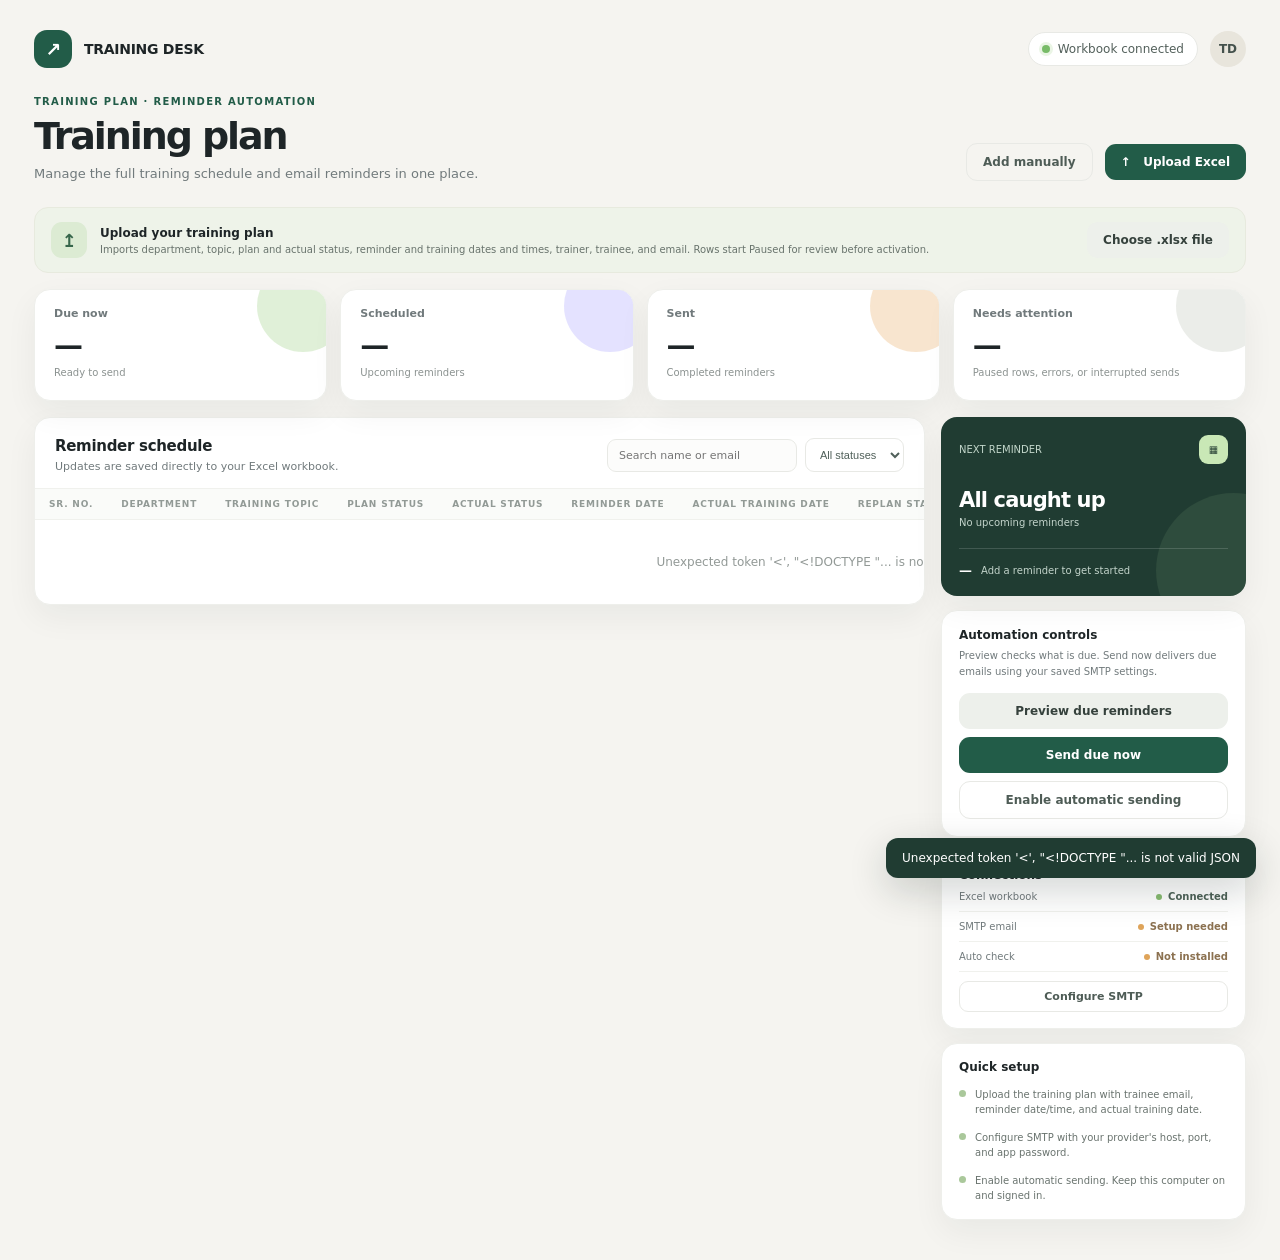
==== web/index.html @ 7e400d21 "Deploy training reminder dashboard" ====
<!doctype html>
<html lang="en">
<head>
  <meta charset="utf-8">
  <meta name="viewport" content="width=device-width, initial-scale=1">
  <meta name="theme-color" content="#f5f4f0">
  <title>Training reminders</title>
  <style>
    :root {
      color-scheme: light;
      --paper: #f5f4f0;
      --surface: #fff;
      --ink: #1e2527;
      --muted: #717a7c;
      --line: #e8e9e5;
      --green: #b6e2a1;
      --deep-green: #225c48;
      --violet: #dcd9ff;
      --orange: #f3c695;
      --red: #b8483f;
      --shadow: 0 12px 32px rgba(27, 37, 33, .055);
      font-family: Inter, ui-sans-serif, system-ui, -apple-system, BlinkMacSystemFont, "Segoe UI", sans-serif;
    }
    * { box-sizing: border-box; }
    body { margin: 0; min-height: 100vh; background: var(--paper); color: var(--ink); }
    button, input { font: inherit; }
    button { cursor: pointer; }
    .app { width: min(1480px, 100%); margin: 0 auto; padding: 26px 34px 40px; }
    .topbar { display:flex; justify-content:space-between; align-items:center; gap:20px; padding: 4px 0 28px; }
    .brand { display:flex; align-items:center; gap:12px; font-size:14px; font-weight:750; letter-spacing:-.02em; }
    .brand-mark { display:grid; place-items:center; width:38px; height:38px; border-radius:13px; background:var(--deep-green); color:white; font-size:19px; }
    .top-actions { display:flex; align-items:center; gap:12px; }
    .live-pill { display:flex; align-items:center; gap:8px; border:1px solid var(--line); border-radius:999px; background:#fff; padding:9px 13px; color:#53605b; font-size:12px; }
    .dot { width:8px; height:8px; border-radius:50%; background:#78bb68; box-shadow:0 0 0 3px #eaf5e5; }
    .avatar { display:grid; place-items:center; width:36px; height:36px; border-radius:50%; background:#e8e5dc; color:#44514c; font-weight:700; font-size:12px; }
    .heading { display:flex; justify-content:space-between; align-items:flex-end; margin: 0 0 26px; gap:20px; }
    .eyebrow { color:var(--deep-green); text-transform:uppercase; letter-spacing:.13em; font-size:10px; font-weight:800; margin-bottom:9px; }
    h1 { margin:0; font-size:clamp(28px,3vw,38px); letter-spacing:-.055em; line-height:1.08; }
    .subhead { margin:9px 0 0; color:var(--muted); font-size:13px; }
    .import-banner { display:flex; align-items:center; gap:13px; margin:0 0 16px; padding:14px 16px; border:1px solid #e7eade; border-radius:14px; background:#eef3e9; }
    .import-icon { display:grid; place-items:center; width:36px; height:36px; flex:0 0 auto; border-radius:11px; background:#dcebd3; color:#37664b; font-size:18px; font-weight:800; }
    .import-copy { display:grid; gap:4px; flex:1; }
    .import-copy strong { font-size:12px; }
    .import-copy span { color:#68736c; font-size:10px; }
    .settings-button { margin-top:9px; width:100%; }
    .button { border:0; border-radius:11px; padding:11px 16px; font-size:12px; font-weight:730; transition:transform .16s ease, background .16s ease; }
    .button:hover:not(:disabled) { transform:translateY(-1px); }
    .button:disabled { opacity:.48; cursor:not-allowed; }
    .button.primary { color:#fff; background:var(--deep-green); }
    .button.primary:hover:not(:disabled) { background:#174633; }
    .button.secondary { color:#35413c; background:#edf0eb; }
    .button.ghost { color:#4e5c56; background:transparent; border:1px solid var(--line); }
    .button.small { padding:8px 11px; font-size:11px; border-radius:9px; }
    .summary { display:grid; grid-template-columns:repeat(4,minmax(0,1fr)); gap:13px; margin-bottom:16px; }
    .metric { position:relative; min-height:112px; overflow:hidden; background:var(--surface); border:1px solid #eeefeb; border-radius:16px; padding:17px 19px; box-shadow:var(--shadow); }
    .metric::after { content:""; position:absolute; right:-23px; top:-30px; width:92px; height:92px; border-radius:50%; background:var(--tint,#eef4ed); opacity:.8; }
    .metric:nth-child(1) { --tint:#d9edcf; }
    .metric:nth-child(2) { --tint:#dedbff; }
    .metric:nth-child(3) { --tint:#f7dfc4; }
    .metric:nth-child(4) { --tint:#e6e9e4; }
    .metric-label { color:var(--muted); font-size:11px; font-weight:650; }
    .metric-value { margin-top:11px; font-size:29px; font-weight:750; letter-spacing:-.055em; line-height:1; }
    .metric-note { margin-top:7px; color:#8b9290; font-size:10px; }
    .layout { display:grid; grid-template-columns:minmax(0,1fr) 305px; align-items:start; gap:16px; }
    .panel { background:var(--surface); border:1px solid #eeefeb; border-radius:16px; box-shadow:var(--shadow); }
    .list-panel { overflow:hidden; }
    .panel-head { display:flex; align-items:center; justify-content:space-between; gap:12px; padding:19px 20px 15px; }
    .panel-title { margin:0; font-size:15px; letter-spacing:-.02em; }
    .panel-caption { color:var(--muted); font-size:11px; margin:5px 0 0; }
    .list-controls { display:flex; gap:8px; align-items:center; }
    .search { width:190px; border:1px solid var(--line); border-radius:9px; outline:none; padding:9px 11px; font-size:11px; background:#fcfcfb; }
    .search:focus, input:focus { border-color:#8eae9d; box-shadow:0 0 0 3px rgba(79,137,106,.1); outline:none; }
    .filter { padding:9px 10px; border:1px solid var(--line); border-radius:9px; color:#50605a; background:#fff; font-size:11px; }
    .table-wrap { overflow-x:auto; }
    table { width:100%; border-collapse:collapse; min-width:1500px; }
    th { padding:10px 14px; background:#fafbf9; border-top:1px solid #f0f1ed; border-bottom:1px solid #f0f1ed; text-align:left; color:#929a96; text-transform:uppercase; letter-spacing:.09em; font-size:9px; font-weight:750; white-space:nowrap; }
    td { padding:13px 14px; border-bottom:1px solid #f0f1ed; vertical-align:middle; font-size:11px; }
    tbody tr:last-child td { border-bottom:0; }
    tbody tr:hover { background:#fcfcfa; }
    .person { display:flex; gap:10px; align-items:center; min-width:160px; }
    .person-badge { display:grid; place-items:center; width:30px; height:30px; flex:0 0 auto; border-radius:10px; background:#e8f0e4; color:#38664e; font-weight:750; font-size:10px; }
    .person-name { font-weight:720; color:#26312d; font-size:11px; }
    .person-email { color:#929996; margin-top:4px; font-size:10px; }
    .date-main { color:#303b36; font-weight:660; white-space:nowrap; }
    .date-sub { color:#9aa09d; font-size:10px; margin-top:4px; white-space:nowrap; }
    .status { display:inline-flex; gap:6px; align-items:center; border-radius:99px; padding:6px 9px; font-size:9px; font-weight:760; white-space:nowrap; }
    .status::before { content:""; width:6px; height:6px; border-radius:50%; background:currentColor; }
    .status.ready { color:#3a7752; background:#e9f5e7; }
    .status.sample { color:#727a74; background:#f0f1ed; }
    .status.sent { color:#4a61a4; background:#eef0ff; }
    .status.paused { color:#89714c; background:#faf1dc; }
    .status.error, .status.sending { color:#a2423a; background:#fae9e5; }
    .row-actions { display:flex; justify-content:flex-end; gap:5px; }
    .icon-button { border:1px solid transparent; border-radius:8px; background:transparent; color:#7a8580; padding:7px 8px; font-size:10px; }
    .icon-button:hover { border-color:#e7e9e4; background:#f7f8f5; color:#26312d; }
    .empty { padding:35px 18px; text-align:center; color:#929996; font-size:12px; }
    .side { display:grid; gap:14px; }
    .next-card { padding:18px; background:#203c32; color:#fff; border:0; overflow:hidden; position:relative; }
    .next-card::after { content:""; position:absolute; width:155px; height:155px; border-radius:50%; background:rgba(182,226,161,.09); right:-65px; top:76px; }
    .next-top { display:flex; justify-content:space-between; align-items:center; color:#c2d6ca; font-size:10px; }
    .calendar-icon { display:grid; place-items:center; width:29px; height:29px; border-radius:9px; color:#263f34; background:#c9e8b6; font-weight:800; }
    .next-person { position:relative; z-index:1; margin-top:24px; font-size:21px; letter-spacing:-.04em; font-weight:740; }
    .next-email { position:relative; z-index:1; margin-top:5px; color:#c3d4cb; font-size:10px; }
    .next-date { position:relative; z-index:1; display:flex; align-items:center; gap:9px; margin-top:20px; padding-top:14px; border-top:1px solid rgba(255,255,255,.15); }
    .next-date strong { font-size:13px; }
    .next-date span { color:#c3d4cb; font-size:10px; }
    .actions-card { padding:17px; }
    .side-heading { font-size:12px; font-weight:760; margin:0; }
    .side-copy { color:var(--muted); font-size:10px; line-height:1.55; margin:6px 0 14px; }
    .action-stack { display:grid; gap:8px; }
    .action-stack .button { width:100%; text-align:center; }
    .connection { padding:16px 17px; }
    .connection-line { display:flex; justify-content:space-between; align-items:center; padding:9px 0; border-bottom:1px solid #f0f1ed; font-size:10px; }
    .connection-line:last-child { border:0; padding-bottom:0; }
    .connection-label { color:var(--muted); }
    .connection-value { display:flex; gap:6px; align-items:center; color:#4d6257; font-weight:680; }
    .connection-value.pending { color:#8b7150; }
    .connection-value::before { content:""; width:6px; height:6px; border-radius:50%; background:#87bb70; }
    .connection-value.pending::before { background:#dfa45a; }
    .activity { padding:16px 17px; }
    .activity-item { display:flex; gap:9px; align-items:flex-start; padding-top:13px; color:#69736e; font-size:10px; line-height:1.5; }
    .activity-mark { width:7px; height:7px; flex:0 0 auto; margin-top:3px; border-radius:50%; background:#aac89b; }
    .toast { position:fixed; right:24px; bottom:22px; z-index:4; max-width:min(420px,calc(100vw - 36px)); border-radius:12px; padding:13px 16px; background:#203c32; color:#fff; box-shadow:0 12px 38px rgba(20,35,28,.2); font-size:12px; opacity:0; transform:translateY(12px); pointer-events:none; transition:.2s ease; }
    .toast.show { opacity:1; transform:translateY(0); }
    dialog { width:min(470px,calc(100vw - 28px)); border:1px solid var(--line); border-radius:17px; padding:0; color:var(--ink); box-shadow:0 24px 80px rgba(22,38,31,.22); }
    dialog::backdrop { background:rgba(22,35,29,.3); backdrop-filter:blur(3px); }
    .dialog-head { display:flex; justify-content:space-between; align-items:flex-start; padding:20px 22px 14px; border-bottom:1px solid var(--line); }
    .dialog-head h2 { margin:0; font-size:18px; letter-spacing:-.035em; }
    .dialog-head p { margin:5px 0 0; color:var(--muted); font-size:11px; }
    .close { border:0; background:transparent; color:#6f7975; font-size:20px; line-height:1; }
    form { padding:17px 22px 21px; }
    .form-grid { display:grid; grid-template-columns:1fr 1fr; gap:12px; }
    .field { display:grid; gap:6px; }
    .field.full { grid-column:1/-1; }
    label { color:#64706a; font-size:10px; font-weight:700; }
    input { width:100%; min-width:0; border:1px solid var(--line); border-radius:9px; padding:10px; color:var(--ink); background:#fff; font-size:12px; }
    .form-foot { display:flex; justify-content:flex-end; gap:8px; margin-top:18px; }
    .disclaimer { margin-top:12px; color:#939b96; font-size:9px; }
    .modal-output { padding:14px; margin:14px 20px 0; background:#f4f6f2; border-radius:10px; color:#3c4842; white-space:pre-wrap; font:11px/1.6 ui-monospace, SFMono-Regular, Consolas, monospace; max-height:300px; overflow:auto; }
    .modal-output:empty { display:none; }
    .loading { color:#919a95; }
    .due-row { background:#fbfdf9; }
    .sr-only { position:absolute; width:1px; height:1px; padding:0; margin:-1px; overflow:hidden; clip:rect(0,0,0,0); white-space:nowrap; border:0; }
    @media (max-width:1080px) { .layout { grid-template-columns:1fr; } .side { grid-template-columns:repeat(2,minmax(0,1fr)); } .next-card { grid-row:span 2; } }
    @media (max-width:720px) { .app { padding:17px 14px 28px; } .topbar { padding-bottom:23px; } .live-pill { display:none; } .heading { align-items:flex-start; flex-direction:column; } .heading .top-actions { width:100%; } .heading .button { flex:1; } .import-banner { align-items:flex-start; flex-wrap:wrap; } .import-copy { min-width:calc(100% - 56px); } .import-banner .button { width:100%; } .summary { grid-template-columns:repeat(2,minmax(0,1fr)); gap:9px; } .metric { min-height:102px; padding:15px; } .layout { gap:12px; } .panel-head { align-items:flex-start; flex-direction:column; padding:16px; } .list-controls { width:100%; } .search { flex:1; width:1px; } .side { grid-template-columns:1fr; } .next-card { grid-row:auto; } }
    @media (prefers-reduced-motion:reduce) { *,*::before,*::after { scroll-behavior:auto!important; transition:none!important; } }
  </style>
</head>
<body>
  <div class="app">
    <header class="topbar">
      <div class="brand"><div class="brand-mark">↗</div><span>TRAINING DESK</span></div>
      <div class="top-actions"><div class="live-pill"><span class="dot"></span><span id="topState">Workbook connected</span></div><div class="avatar">TD</div></div>
    </header>

    <section class="heading">
      <div><div class="eyebrow">TRAINING PLAN · REMINDER AUTOMATION</div><h1>Training plan</h1><p class="subhead">Manage the full training schedule and email reminders in one place.</p></div>
      <div class="top-actions"><button class="button ghost" id="addOpen">Add manually</button><button class="button primary" id="uploadOpen">↑ &nbsp; Upload Excel</button><input id="uploadFile" type="file" accept=".xlsx,application/vnd.openxmlformats-officedocument.spreadsheetml.sheet" hidden></div>
    </section>

    <section class="import-banner">
      <div class="import-icon">↥</div><div class="import-copy"><strong>Upload your training plan</strong><span>Imports department, topic, plan and actual status, reminder and training dates and times, trainer, trainee, and email. Rows start Paused for review before activation.</span></div>
      <button class="button secondary" id="chooseFile">Choose .xlsx file</button>
    </section>

    <section class="summary" aria-label="Reminder overview">
      <article class="metric"><div class="metric-label">Due now</div><div class="metric-value" id="metricDue">—</div><div class="metric-note">Ready to send</div></article>
      <article class="metric"><div class="metric-label">Scheduled</div><div class="metric-value" id="metricUpcoming">—</div><div class="metric-note">Upcoming reminders</div></article>
      <article class="metric"><div class="metric-label">Sent</div><div class="metric-value" id="metricSent">—</div><div class="metric-note">Completed reminders</div></article>
      <article class="metric"><div class="metric-label">Needs attention</div><div class="metric-value" id="metricAttention">—</div><div class="metric-note">Paused rows, errors, or interrupted sends</div></article>
    </section>

    <main class="layout">
      <section class="panel list-panel">
        <div class="panel-head">
          <div><h2 class="panel-title">Reminder schedule</h2><p class="panel-caption">Updates are saved directly to your Excel workbook.</p></div>
          <div class="list-controls"><input class="search" id="search" type="search" placeholder="Search name or email" aria-label="Search reminders"><select class="filter" id="filter" aria-label="Filter status"><option value="all">All statuses</option><option value="Ready">Ready</option><option value="Sample">Sample</option><option value="Sent">Sent</option><option value="Paused">Paused</option><option value="Error">Error</option></select></div>
        </div>
        <div class="table-wrap"><table>
          <thead><tr><th>Sr. No.</th><th>Department</th><th>Training Topic</th><th>Plan Status</th><th>Actual Status</th><th>Reminder Date</th><th>Actual Training Date</th><th>Replan Status</th><th>Reminder Time</th><th>Training Time</th><th>Trainer Name</th><th>Trainee Employee</th><th>Email</th><th>Status</th><th><span class="sr-only">Actions</span></th></tr></thead>
          <tbody id="rows"><tr><td colspan="15" class="empty loading">Loading workbook…</td></tr></tbody>
        </table></div>
      </section>

      <aside class="side">
        <section class="panel next-card">
          <div class="next-top"><span>NEXT REMINDER</span><div class="calendar-icon">▦</div></div>
          <div class="next-person" id="nextName">All caught up</div><div class="next-email" id="nextEmail">No upcoming reminders</div>
          <div class="next-date"><strong id="nextDate">—</strong><span id="nextTime">Add a reminder to get started</span></div>
        </section>

        <section class="panel actions-card">
          <h2 class="side-heading">Automation controls</h2><p class="side-copy">Preview checks what is due. Send now delivers due emails using your saved SMTP settings.</p>
          <div class="action-stack"><button class="button secondary" id="previewButton">Preview due reminders</button><button class="button primary" id="sendButton">Send due now</button><button class="button ghost" id="scheduleButton">Enable automatic sending</button></div>
        </section>

        <section class="panel connection">
          <h2 class="side-heading">Connections</h2>
          <div class="connection-line"><span class="connection-label">Excel workbook</span><span class="connection-value">Connected</span></div>
          <div class="connection-line"><span class="connection-label">SMTP email</span><span class="connection-value pending" id="smtpState">Setup needed</span></div>
          <div class="connection-line"><span class="connection-label">Auto check</span><span class="connection-value pending" id="schedulerState">Not installed</span></div>
          <button class="button ghost small settings-button" id="smtpOpen">Configure SMTP</button>
        </section>

        <section class="panel activity">
          <h2 class="side-heading">Quick setup</h2>
        <div class="activity-item"><span class="activity-mark"></span><span>Upload the training plan with trainee email, reminder date/time, and actual training date.</span></div>
          <div class="activity-item"><span class="activity-mark"></span><span>Configure SMTP with your provider's host, port, and app password.</span></div>
          <div class="activity-item"><span class="activity-mark"></span><span>Enable automatic sending. Keep this computer on and signed in.</span></div>
        </section>
      </aside>
    </main>
  </div>

  <div class="toast" id="toast" role="status" aria-live="polite"></div>

  <dialog id="addDialog">
    <div class="dialog-head"><div><h2 id="formTitle">Add a reminder</h2><p id="formSubtitle">New entries are added to the workbook as Ready.</p></div><button class="close" type="button" data-close aria-label="Close">×</button></div>
    <form id="addForm">
      <div class="form-grid">
        <div class="field"><label for="serialNo">Sr. No.</label><input id="serialNo" name="serialNo" inputmode="numeric"></div>
        <div class="field"><label for="department">Department</label><input id="department" name="department"></div>
        <div class="field full"><label for="topic">Training Topic</label><input id="topic" name="topic"></div>
        <div class="field"><label for="planStatus">Plan Status</label><input id="planStatus" name="planStatus" placeholder="P or R"></div>
        <div class="field"><label for="actualStatus">Actual Status</label><input id="actualStatus" name="actualStatus" placeholder="Completed status"></div>
        <div class="field"><label for="replanStatus">Replan Status</label><input id="replanStatus" name="replanStatus"></div>
        <div class="field"><label for="reminderDate">Reminder Date</label><input id="reminderDate" name="reminderDate" type="date" required></div>
        <div class="field"><label for="reminderTime">Reminder Time (IST)</label><input id="reminderTime" name="reminderTime" type="time" required></div>
        <div class="field"><label for="trainingDate">Actual Training Date</label><input id="trainingDate" name="trainingDate" type="date" required></div>
        <div class="field"><label for="trainingTime">Training Time</label><input id="trainingTime" name="trainingTime" placeholder="e.g. 3:00 pm to 3:40 pm"></div>
        <div class="field"><label for="trainer">Trainer Name</label><input id="trainer" name="trainer"></div>
        <div class="field"><label for="participant">Trainee Employee</label><input id="participant" name="participant" placeholder="Employee name"></div>
        <div class="field full"><label for="recipient">Email</label><input id="recipient" name="recipient" type="email" required placeholder="name@example.com"></div>
      </div>
      <div class="disclaimer">A Ready reminder is sent only after its scheduled time arrives.</div>
      <div class="form-foot"><button class="button ghost" type="button" data-close>Cancel</button><button class="button primary" type="submit">Save reminder</button></div>
    </form>
  </dialog>

  <dialog id="smtpDialog">
    <div class="dialog-head"><div><h2>SMTP email settings</h2><p>Credentials are encrypted for your Windows account on this computer.</p></div><button class="close" type="button" data-close aria-label="Close">×</button></div>
    <form id="smtpForm">
      <div class="form-grid">
        <div class="field full"><label for="smtpHost">SMTP host</label><input id="smtpHost" name="host" required placeholder="smtp.gmail.com"></div>
        <div class="field"><label for="smtpPort">Port</label><input id="smtpPort" name="port" type="number" min="1" max="65535" required value="587"></div>
        <div class="field"><label for="smtpSecurity">Connection security</label><select id="smtpSecurity" name="security" class="filter"><option value="STARTTLS">STARTTLS</option><option value="SSL">SSL/TLS</option></select></div>
        <div class="field full"><label for="smtpFrom">From email address</label><input id="smtpFrom" name="fromEmail" type="email" required placeholder="you@example.com"></div>
        <div class="field full"><label for="smtpUsername">SMTP username</label><input id="smtpUsername" name="username" autocomplete="username" placeholder="Often your full email address"></div>
        <div class="field full"><label for="smtpPassword">SMTP password or app password</label><input id="smtpPassword" name="password" type="password" autocomplete="new-password" placeholder="Leave blank to keep the saved password"></div>
      </div>
      <div class="disclaimer">For Gmail, use an app password if your account requires one. The dashboard never displays a saved password.</div>
      <div class="form-foot"><button class="button ghost" type="button" id="smtpTest">Check connection</button><button class="button primary" type="submit">Save settings</button></div>
    </form>
    <pre class="modal-output" id="smtpOutput"></pre>
  </dialog>

  <dialog id="outputDialog">
    <div class="dialog-head"><div><h2 id="outputTitle">Reminder preview</h2><p id="outputSubtitle">No email will be sent in preview mode.</p></div><button class="close" type="button" data-close aria-label="Close">×</button></div>
    <pre class="modal-output" id="outputText"></pre>
    <div class="form-foot" style="padding:0 20px 18px"><button class="button secondary" type="button" data-close>Done</button></div>
  </dialog>

  <script>
    const $ = (selector) => document.querySelector(selector);
    const rowsNode = $('#rows');
    let dashboard = { rows: [], summary: {} };
    let toastTimer;
    let editingRow = null;

    function toast(message) {
      const node = $('#toast'); node.textContent = message; node.classList.add('show');
      clearTimeout(toastTimer); toastTimer = setTimeout(() => node.classList.remove('show'), 3200);
    }
    async function request(path, options = {}) {
      const response = await fetch(path, { ...options, headers: { 'Content-Type': 'application/json', ...(options.headers || {}) } });
      const result = await response.json();
      if (!response.ok) throw new Error(result.error || result.output || 'Something went wrong.');
      return result;
    }
    function localDate(iso) {
      if (!iso) return 'Date missing';
      const [year, month, day] = iso.slice(0, 10).split('-').map(Number);
      return new Intl.DateTimeFormat('en-IN', { day:'numeric', month:'short', year:'numeric', timeZone:'UTC' }).format(new Date(Date.UTC(year, month - 1, day)));
    }
    function localTime(iso) {
      if (!iso) return 'Time missing';
      const date = new Date(iso);
      return new Intl.DateTimeFormat('en-IN', { hour:'numeric', minute:'2-digit', timeZone:'Asia/Kolkata' }).format(date);
    }
    function statusClass(status) { return String(status || '').toLowerCase().replace(/[^a-z]/g, '') || 'sample'; }
    function el(tag, className, text) {
      const node = document.createElement(tag); if (className) node.className = className; if (text !== undefined) node.textContent = text; return node;
    }
    function renderRows() {
      const query = $('#search').value.trim().toLowerCase();
      const filter = $('#filter').value;
      const visible = dashboard.rows.filter((row) => {
        const matchesQuery = `${row.serialNo} ${row.department} ${row.topic} ${row.participant} ${row.recipient} ${row.trainer}`.toLowerCase().includes(query);
        return matchesQuery && (filter === 'all' || row.status.toLowerCase() === filter.toLowerCase());
      });
      rowsNode.replaceChildren();
      if (!visible.length) {
        const tr = el('tr'); const td = el('td', 'empty', 'No reminders match this view.'); td.colSpan = 15;
        tr.append(td); rowsNode.append(tr);
        return;
      }
      for (const row of visible) {
        const tr = el('tr', row.isDue ? 'due-row' : '');
        const values = [row.serialNo, row.department, row.topic, row.planStatus, row.actualStatus,
          row.reminderAt ? localDate(row.reminderAt) : '', row.trainingDate ? localDate(row.trainingDate) : '',
          row.replanStatus, row.reminderAt ? `${localTime(row.reminderAt)} IST` : '', row.trainingTime,
          row.trainer, row.participant, row.recipient];
        for (const value of values) tr.append(el('td', '', value || '—'));
        const statusCell = el('td');
        const status = el('span', `status ${statusClass(row.status)}`, row.status || 'Sample'); statusCell.append(status);
        if (row.notes) { const note = el('div', 'date-sub', row.notes); note.title = row.notes; statusCell.append(note); }
        const actionsCell = el('td');
        const actions = el('div', 'row-actions');
        if (!['sent','sending'].includes(row.status.toLowerCase())) {
          const edit = el('button', 'icon-button', 'Edit'); edit.type = 'button'; edit.addEventListener('click', () => openEdit(row)); actions.append(edit);
          const button = el('button', 'icon-button', row.status.toLowerCase() === 'ready' ? 'Pause' : 'Set ready');
          button.type = 'button'; button.addEventListener('click', () => setStatus(row, row.status.toLowerCase() === 'ready' ? 'Paused' : 'Ready'));
          actions.append(button);
        }
        actionsCell.append(actions); tr.append(statusCell, actionsCell); rowsNode.append(tr);
      }
    }
    function updateSidebar() {
      const s = dashboard.summary;
      $('#metricDue').textContent = s.due ?? 0; $('#metricUpcoming').textContent = s.upcoming ?? 0;
      $('#metricSent').textContent = s.sent ?? 0; $('#metricAttention').textContent = s.needsAttention ?? 0;
      const smtpReady = Boolean(s.smtp && s.smtp.configured);
      $('#smtpState').textContent = smtpReady ? (s.smtp.passwordSet ? 'Configured' : 'No password') : 'Setup needed';
      $('#smtpState').classList.toggle('pending', !smtpReady || (s.smtp.username && !s.smtp.passwordSet));
      $('#schedulerState').textContent = s.scheduler || 'Unknown';
      $('#schedulerState').classList.toggle('pending', s.scheduler !== 'Installed');
      $('#topState').textContent = `Workbook connected · ${s.timeZone || 'IST'}`;
      const next = dashboard.rows.find((row) => row.status.toLowerCase() === 'ready' && !row.isDue);
      const due = dashboard.rows.find((row) => row.isDue);
      const item = due || next;
      $('#nextName').textContent = item ? (item.participant || 'Participant') : 'All caught up';
      $('#nextEmail').textContent = item ? item.recipient : 'No upcoming reminders';
      $('#nextDate').textContent = item ? localDate(item.reminderAt) : '—';
      $('#nextTime').textContent = item ? `${localTime(item.reminderAt)} IST${due ? ' · due now' : ''}` : 'Add a reminder to get started';
      $('#sendButton').disabled = !(s.due > 0) || !smtpReady;
      $('#scheduleButton').disabled = !smtpReady || s.scheduler === 'Installed';
      $('#scheduleButton').textContent = s.scheduler === 'Installed' ? 'Automatic sending enabled' : 'Enable automatic sending';
      $('#previewButton').disabled = false;
    }
    async function refresh() {
      try { dashboard = await request('/api/dashboard'); updateSidebar(); renderRows(); }
      catch (error) { rowsNode.replaceChildren(); const tr = el('tr'); const td = el('td', 'empty', error.message); td.colSpan = 15; tr.append(td); rowsNode.append(tr); toast(error.message); }
    }
    async function setStatus(row, status) {
      try { await request(`/api/reminders/${row.row}/status`, { method:'POST', body:JSON.stringify({ status }) }); toast(`Reminder set to ${status}.`); await refresh(); }
      catch (error) { toast(error.message); }
    }
    function openEdit(row = null) {
      editingRow = row ? row.row : null;
      const form = $('#addForm'); form.reset();
      $('#formTitle').textContent = row ? 'Edit reminder' : 'Add a reminder';
      $('#formSubtitle').textContent = row ? 'Saving will set this reminder to Ready.' : 'New entries are added to the workbook as Ready.';
      if (row) {
        $('#recipient').value = row.recipient;
        $('#participant').value = row.participant;
        $('#serialNo').value = row.serialNo;
        $('#department').value = row.department;
        $('#topic').value = row.topic;
        $('#planStatus').value = row.planStatus;
        $('#actualStatus').value = row.actualStatus;
        $('#replanStatus').value = row.replanStatus;
        $('#trainingTime').value = row.trainingTime;
        $('#trainer').value = row.trainer;
        $('#reminderDate').value = row.reminderAt ? row.reminderAt.slice(0, 10) : '';
        $('#reminderTime').value = row.reminderAt ? row.reminderAt.slice(11, 16) : '';
        $('#trainingDate').value = row.trainingDate;
      }
      $('#addDialog').showModal();
    }
    function openSmtp() {
      const smtp = dashboard.summary.smtp || {};
      $('#smtpHost').value = smtp.host || '';
      $('#smtpPort').value = smtp.port || 587;
      $('#smtpSecurity').value = smtp.security || 'STARTTLS';
      $('#smtpFrom').value = smtp.fromEmail || '';
      $('#smtpUsername').value = smtp.username || '';
      $('#smtpPassword').value = '';
      $('#smtpOutput').textContent = smtp.passwordSet ? 'A password is saved securely. Leave the password field blank to keep it.' : '';
      $('#smtpDialog').showModal();
    }
    async function runAction(path, title, subtitle) {
      const dialog = $('#outputDialog'); $('#outputTitle').textContent = title; $('#outputSubtitle').textContent = subtitle;
      $('#outputText').textContent = 'Working…'; dialog.showModal();
      try { const result = await request(path, { method:'POST', body:JSON.stringify({}) }); $('#outputText').textContent = result.output || result.message || 'Done.'; await refresh(); }
      catch (error) { $('#outputText').textContent = error.message; }
    }
    $('#addOpen').addEventListener('click', () => openEdit());
    $('#uploadOpen').addEventListener('click', () => $('#uploadFile').click());
    $('#chooseFile').addEventListener('click', () => $('#uploadFile').click());
    $('#uploadFile').addEventListener('change', async (event) => {
      const file = event.currentTarget.files[0]; if (!file) return;
      const data = new FormData(); data.append('file', file);
      try {
        const response = await fetch('/api/upload', { method:'POST', body:data });
        const result = await response.json(); if (!response.ok) throw new Error(result.error || 'Upload failed.');
        toast(result.message); await refresh();
      } catch (error) { toast(error.message); }
      finally { event.currentTarget.value = ''; }
    });
    document.querySelectorAll('[data-close]').forEach((button) => button.addEventListener('click', () => button.closest('dialog').close()));
    $('#search').addEventListener('input', renderRows); $('#filter').addEventListener('change', renderRows);
    $('#previewButton').addEventListener('click', () => runAction('/api/preview', 'Reminder preview', 'Safe mode · no email will be sent.'));
    $('#sendButton').addEventListener('click', () => {
      if (confirm('Send all reminders that are due now? This sends email through your SMTP account.')) {
        runAction('/api/send-due', 'Sending due reminders', 'Your SMTP server may take a moment to respond.');
      }
    });
    $('#smtpOpen').addEventListener('click', openSmtp);
    $('#smtpForm').addEventListener('submit', async (event) => {
      event.preventDefault(); const values = Object.fromEntries(new FormData(event.currentTarget).entries());
      try {
        const result = await request('/api/settings', { method:'POST', body:JSON.stringify(values) });
        $('#smtpOutput').textContent = result.message; toast(result.message); await refresh();
      } catch (error) { $('#smtpOutput').textContent = error.message; }
    });
    $('#smtpTest').addEventListener('click', async () => {
      const values = Object.fromEntries(new FormData($('#smtpForm')).entries());
      try {
        await request('/api/settings', { method:'POST', body:JSON.stringify(values) });
        const result = await request('/api/test-smtp', { method:'POST', body:JSON.stringify({}) });
        $('#smtpOutput').textContent = result.message; toast('SMTP connection is working.'); await refresh();
      } catch (error) { $('#smtpOutput').textContent = error.message; }
    });
    $('#scheduleButton').addEventListener('click', async () => {
      const cloud = dashboard.summary.schedulerMode === 'cloud';
      if (!confirm(cloud ? 'Enable automatic checks every minute? Due reminders will be sent by the cloud service.' : 'Enable automatic checks every minute while this dashboard is running?')) return;
      $('#scheduleButton').disabled = true;
      try {
        const result = await request('/api/enable-schedule', { method:'POST', body:JSON.stringify({}) });
        $('#outputTitle').textContent = result.success ? 'Automatic sending enabled' : 'Could not enable automation';
        $('#outputSubtitle').textContent = cloud ? 'The cloud service checks reminders every minute.' : 'The dashboard checks reminders every minute while it is running.';
        $('#outputText').textContent = result.message || 'Done.'; $('#outputDialog').showModal(); await refresh();
      } catch (error) { toast(error.message); }
      finally { $('#scheduleButton').disabled = false; }
    });
    $('#addForm').addEventListener('submit', async (event) => {
      event.preventDefault(); const values = Object.fromEntries(new FormData(event.currentTarget).entries());
      try { const path = editingRow ? `/api/reminders/${editingRow}/update` : '/api/reminders'; const result = await request(path, { method:'POST', body:JSON.stringify(values) }); $('#addDialog').close(); event.currentTarget.reset(); editingRow = null; toast(result.message); await refresh(); }
      catch (error) { toast(error.message); }
    });
    refresh(); setInterval(refresh, 30000);
  </script>
</body>
</html>
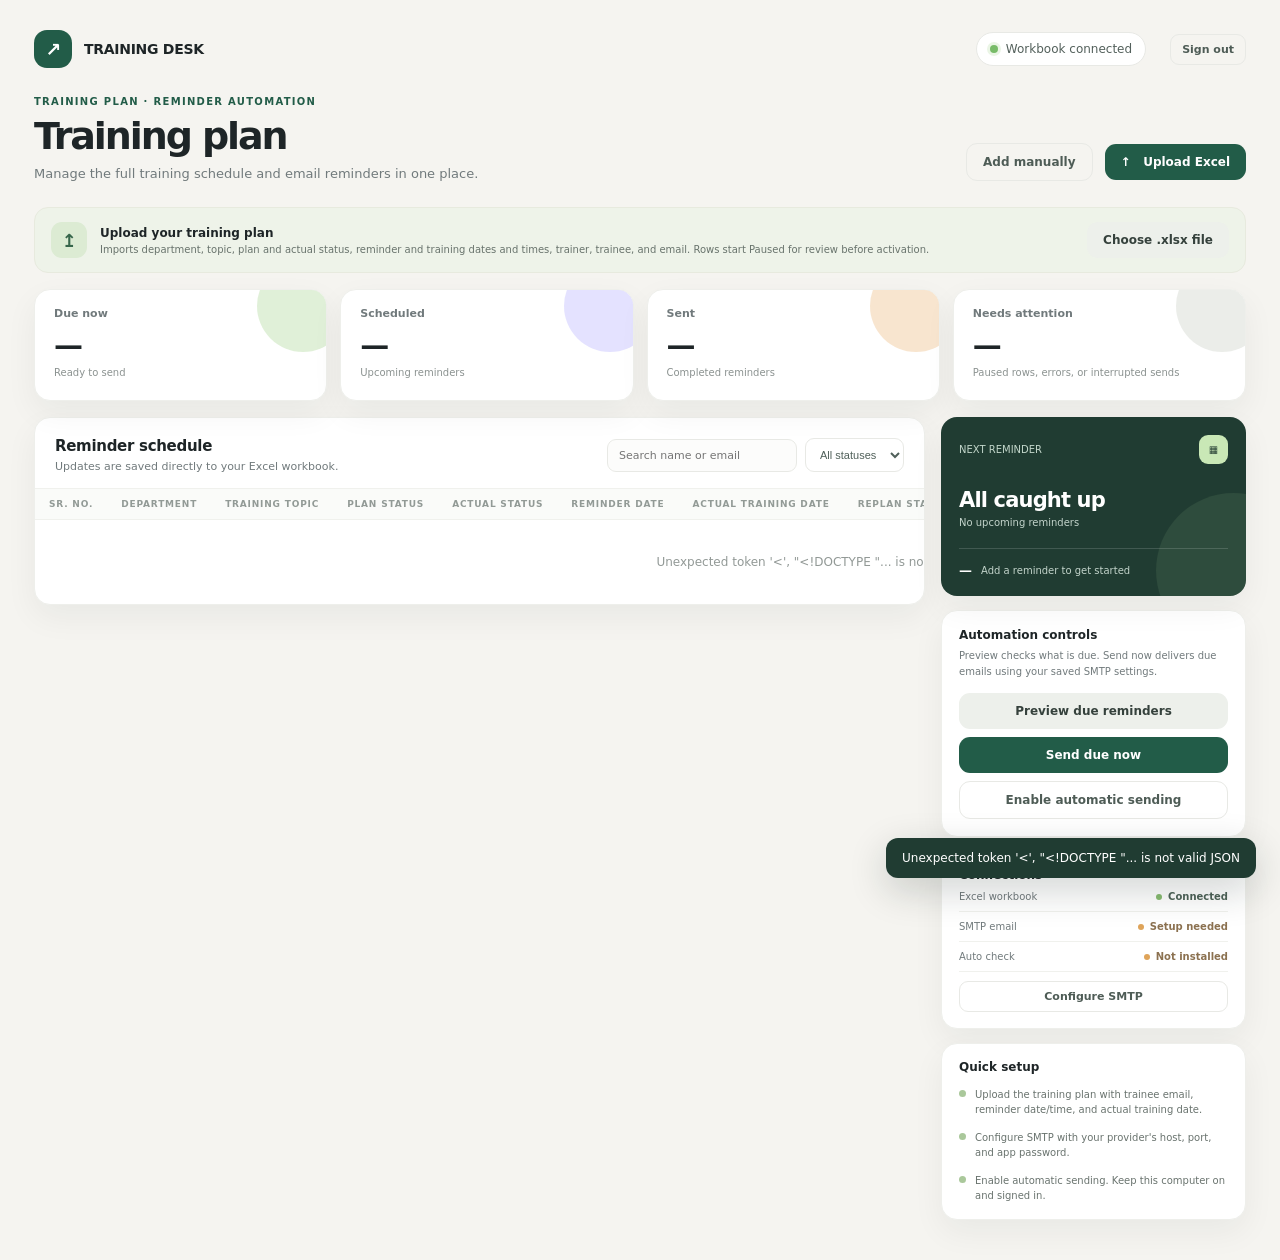
==== commit 50b4eacf: "Add public accounts and isolate reminder data" ====
--- a/web/index.html
+++ b/web/index.html
@@ -150,7 +150,7 @@
   <div class="app">
     <header class="topbar">
       <div class="brand"><div class="brand-mark">↗</div><span>TRAINING DESK</span></div>
-      <div class="top-actions"><div class="live-pill"><span class="dot"></span><span id="topState">Workbook connected</span></div><div class="avatar">TD</div></div>
+      <div class="top-actions"><div class="live-pill"><span class="dot"></span><span id="topState">Workbook connected</span></div><span id="accountName" class="account-name"></span><button class="button ghost small" id="logoutButton" type="button">Sign out</button></div>
     </header>
 
     <section class="heading">
@@ -274,6 +274,7 @@
     async function request(path, options = {}) {
       const response = await fetch(path, { ...options, headers: { 'Content-Type': 'application/json', ...(options.headers || {}) } });
       const result = await response.json();
+      if (response.status === 401) { window.location.replace('/'); throw new Error('Please sign in again.'); }
       if (!response.ok) throw new Error(result.error || result.output || 'Something went wrong.');
       return result;
     }
@@ -327,6 +328,7 @@
     }
     function updateSidebar() {
       const s = dashboard.summary;
+      $('#accountName').textContent = s.username ? `@${s.username}` : '';
       $('#metricDue').textContent = s.due ?? 0; $('#metricUpcoming').textContent = s.upcoming ?? 0;
       $('#metricSent').textContent = s.sent ?? 0; $('#metricAttention').textContent = s.needsAttention ?? 0;
       const smtpReady = Boolean(s.smtp && s.smtp.configured);
@@ -395,6 +397,10 @@
       catch (error) { $('#outputText').textContent = error.message; }
     }
     $('#addOpen').addEventListener('click', () => openEdit());
+    $('#logoutButton').addEventListener('click', async () => {
+      try { await request('/api/auth/logout', { method:'POST', body:JSON.stringify({}) }); window.location.replace('/'); }
+      catch (error) { toast(error.message); }
+    });
     $('#uploadOpen').addEventListener('click', () => $('#uploadFile').click());
     $('#chooseFile').addEventListener('click', () => $('#uploadFile').click());
     $('#uploadFile').addEventListener('change', async (event) => {
